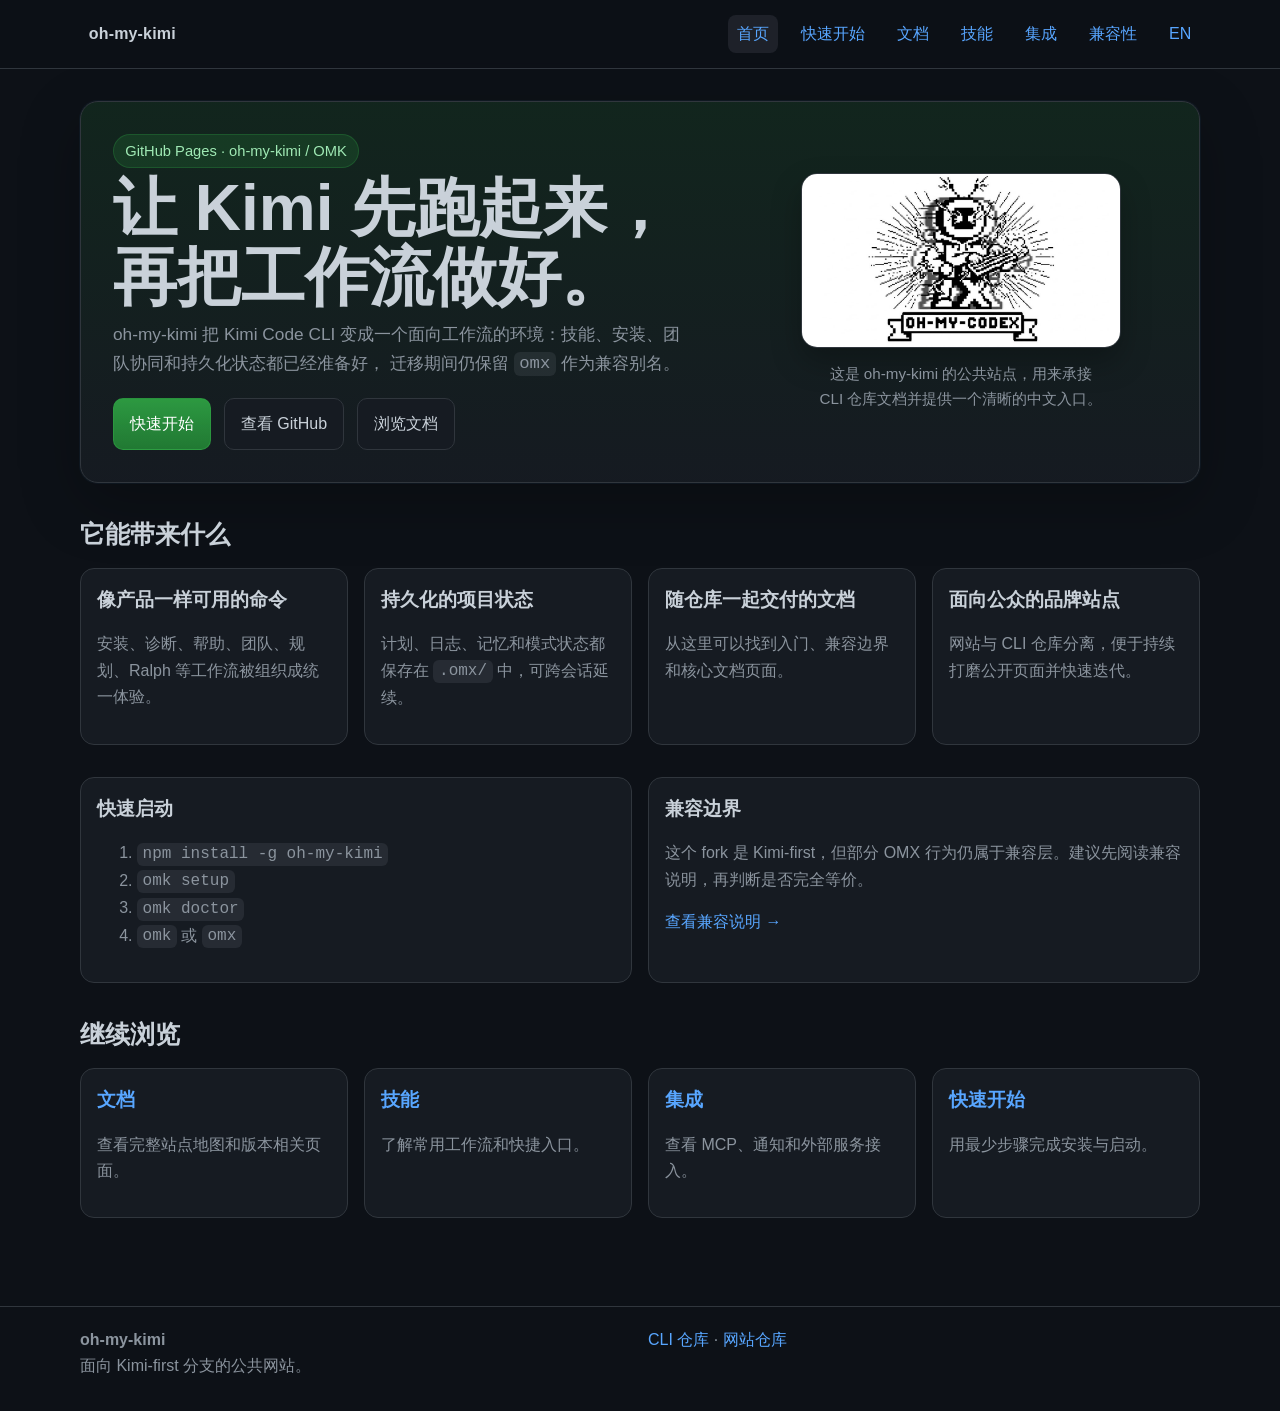
==== zh/index.html @ 97d98039 "Add Chinese pages to the oh-my-kimi website The user asked for the public site and docs surface to s" ====
<!doctype html>
<html lang="zh-CN">
  <head>
    <meta charset="UTF-8" />
    <meta name="viewport" content="width=device-width, initial-scale=1.0" />
    <title>oh-my-kimi — 面向 Kimi 的多智能体编排</title>
    <meta name="description" content="oh-my-kimi 是一个面向 Kimi Code CLI 的 Kimi-first 多智能体编排层，提供技能、安装、团队执行和文档站点。" />
    <link rel="stylesheet" href="../style.css" />
  </head>
  <body>
    <header>
      <nav class="container nav" aria-label="Primary">
        <a class="brand" href="./index.html">oh-my-kimi</a>
        <a class="active" href="./index.html">首页</a>
        <a href="./getting-started.html">快速开始</a>
        <a href="./docs.html">文档</a>
        <a href="./skills.html">技能</a>
        <a href="./integrations.html">集成</a>
        <a href="./compatibility.html">兼容性</a>
        <a href="../index.html">EN</a>
      </nav>
    </header>

    <main class="container">
      <section class="hero">
        <div>
          <span class="badge">GitHub Pages · oh-my-kimi / OMK</span>
          <h1>让 Kimi 先跑起来，再把工作流做好。</h1>
          <p>
            oh-my-kimi 把 Kimi Code CLI 变成一个面向工作流的环境：技能、安装、团队协同和持久化状态都已经准备好，
            迁移期间仍保留 <code>omx</code> 作为兼容别名。
          </p>
          <div class="actions">
            <a class="button primary" href="./getting-started.html">快速开始</a>
            <a class="button" href="https://github.com/wang-h/oh-my-kimi">查看 GitHub</a>
            <a class="button" href="./docs.html">浏览文档</a>
          </div>
        </div>
        <div class="hero-art">
          <img src="../assets/hero.jpg" alt="oh-my-kimi 吉祥物插图" />
          <div class="mini">这是 oh-my-kimi 的公共站点，用来承接 CLI 仓库文档并提供一个清晰的中文入口。</div>
        </div>
      </section>

      <section class="section">
        <h2>它能带来什么</h2>
        <div class="grid">
          <article class="card">
            <h3>像产品一样可用的命令</h3>
            <p>安装、诊断、帮助、团队、规划、Ralph 等工作流被组织成统一体验。</p>
          </article>
          <article class="card">
            <h3>持久化的项目状态</h3>
            <p>计划、日志、记忆和模式状态都保存在 <code>.omx/</code> 中，可跨会话延续。</p>
          </article>
          <article class="card">
            <h3>随仓库一起交付的文档</h3>
            <p>从这里可以找到入门、兼容边界和核心文档页面。</p>
          </article>
          <article class="card">
            <h3>面向公众的品牌站点</h3>
            <p>网站与 CLI 仓库分离，便于持续打磨公开页面并快速迭代。</p>
          </article>
        </div>
      </section>

      <section class="section split">
        <article class="card">
          <h3>快速启动</h3>
          <ol>
            <li><code>npm install -g oh-my-kimi</code></li>
            <li><code>omk setup</code></li>
            <li><code>omk doctor</code></li>
            <li><code>omk</code> 或 <code>omx</code></li>
          </ol>
        </article>
        <article class="card">
          <h3>兼容边界</h3>
          <p>这个 fork 是 Kimi-first，但部分 OMX 行为仍属于兼容层。建议先阅读兼容说明，再判断是否完全等价。</p>
          <p><a href="./compatibility.html">查看兼容说明 →</a></p>
        </article>
      </section>

      <section class="section">
        <h2>继续浏览</h2>
        <div class="grid">
          <article class="card"><h3><a href="./docs.html">文档</a></h3><p>查看完整站点地图和版本相关页面。</p></article>
          <article class="card"><h3><a href="./skills.html">技能</a></h3><p>了解常用工作流和快捷入口。</p></article>
          <article class="card"><h3><a href="./integrations.html">集成</a></h3><p>查看 MCP、通知和外部服务接入。</p></article>
          <article class="card"><h3><a href="./getting-started.html">快速开始</a></h3><p>用最少步骤完成安装与启动。</p></article>
        </div>
      </section>
    </main>

    <footer class="footer">
      <div class="container">
        <div class="split">
          <div>
            <strong>oh-my-kimi</strong>
            <div class="muted">面向 Kimi-first 分支的公共网站。</div>
          </div>
          <div class="muted">
            <a href="https://github.com/wang-h/oh-my-kimi">CLI 仓库</a> ·
            <a href="https://github.com/wang-h/oh-my-kimi-website">网站仓库</a>
          </div>
        </div>
      </div>
    </footer>
  </body>
</html>
---- style.css ----
:root {
  --bg: #0d1117;
  --panel: #161b22;
  --text: #c9d1d9;
  --muted: #8b949e;
  --link: #58a6ff;
  --accent: #2ea043;
  --border: #30363d;
}
* { box-sizing: border-box; }
html, body { margin: 0; padding: 0; background: var(--bg); color: var(--text); font-family: Inter, -apple-system, BlinkMacSystemFont, "Segoe UI", Roboto, Helvetica, Arial, sans-serif; line-height: 1.65; }
a { color: var(--link); text-decoration: none; }
a:hover { text-decoration: underline; }
img { max-width: 100%; }
code, pre { font-family: ui-monospace, SFMono-Regular, Menlo, Monaco, Consolas, "Liberation Mono", monospace; }
pre { overflow-x: auto; background: #0b1016; border: 1px solid var(--border); border-radius: 12px; padding: 1rem; }
code { background: rgba(110, 118, 129, 0.18); padding: 0.15rem 0.35rem; border-radius: 6px; }
header { position: sticky; top: 0; z-index: 20; backdrop-filter: blur(8px); background: rgba(13, 17, 23, 0.88); border-bottom: 1px solid var(--border); }
.container { width: min(1120px, 92vw); margin: 0 auto; }
.nav { display: flex; flex-wrap: wrap; gap: 0.9rem; align-items: center; padding: 0.95rem 0; }
.brand { font-weight: 800; color: var(--text); margin-right: auto; letter-spacing: 0.01em; }
.nav a { padding: 0.35rem 0.55rem; border-radius: 8px; }
.nav a.active, .nav a:hover { background: rgba(110, 118, 129, 0.18); text-decoration: none; }
main { padding: 2rem 0 3rem; }
.hero { display: grid; grid-template-columns: 1.2fr 0.8fr; gap: 1.5rem; align-items: center; padding: 2rem; border: 1px solid var(--border); border-radius: 18px; background: linear-gradient(180deg, rgba(46, 160, 67, 0.14), rgba(22, 27, 34, 0.94)); box-shadow: 0 0 0 1px rgba(88, 166, 255, 0.05), 0 20px 60px rgba(0, 0, 0, 0.25); }
.hero h1 { margin: 0.35rem 0 0.5rem; font-size: clamp(2.2rem, 5vw, 4rem); line-height: 1.08; }
.hero p { margin: 0.5rem 0 0; font-size: 1.08rem; color: var(--muted); max-width: 60ch; }
.badge { display: inline-flex; align-items: center; gap: 0.4rem; background: rgba(46, 160, 67, 0.18); color: #9fe9b4; border: 1px solid rgba(46, 160, 67, 0.28); border-radius: 999px; padding: 0.25rem 0.7rem; font-size: 0.92rem; }
.actions { display: flex; flex-wrap: wrap; gap: 0.8rem; margin-top: 1.2rem; }
.button { display: inline-flex; align-items: center; justify-content: center; gap: 0.4rem; padding: 0.72rem 1rem; border-radius: 10px; border: 1px solid var(--border); background: var(--panel); color: var(--text); text-decoration: none; }
.button.primary { background: linear-gradient(180deg, rgba(46, 160, 67, 0.95), rgba(35, 134, 54, 0.88)); border-color: rgba(46, 160, 67, 0.65); color: white; }
.button:hover { text-decoration: none; transform: translateY(-1px); }
.hero-art { display: flex; flex-direction: column; gap: 0.8rem; align-items: center; justify-content: center; }
.hero-art img { width: 100%; max-width: 320px; border-radius: 16px; border: 1px solid var(--border); box-shadow: 0 14px 30px rgba(0, 0, 0, 0.25); }
.hero-art .mini { color: var(--muted); font-size: 0.95rem; text-align: center; max-width: 34ch; }
.section { margin-top: 2rem; }
.section h2 { margin: 0 0 0.75rem; font-size: 1.55rem; }
.grid { display: grid; grid-template-columns: repeat(auto-fit, minmax(240px, 1fr)); gap: 1rem; }
.card { background: var(--panel); border: 1px solid var(--border); border-radius: 14px; padding: 1rem; }
.card h3 { margin: 0 0 0.35rem; }
.card p, .card li { color: var(--muted); }
.split { display: grid; grid-template-columns: 1fr 1fr; gap: 1rem; }
.footer { margin-top: 2.5rem; padding: 1.25rem 0 2rem; border-top: 1px solid var(--border); color: var(--muted); }
.muted { color: var(--muted); }
.table { width: 100%; border-collapse: collapse; overflow: hidden; border: 1px solid var(--border); border-radius: 12px; }
.table th, .table td { text-align: left; padding: 0.75rem 0.85rem; border-bottom: 1px solid var(--border); vertical-align: top; }
.table th { background: rgba(110, 118, 129, 0.12); }
.table tr:last-child td { border-bottom: none; }
@media (max-width: 880px) { .hero, .split { grid-template-columns: 1fr; } .brand { width: 100%; margin-right: 0; } }
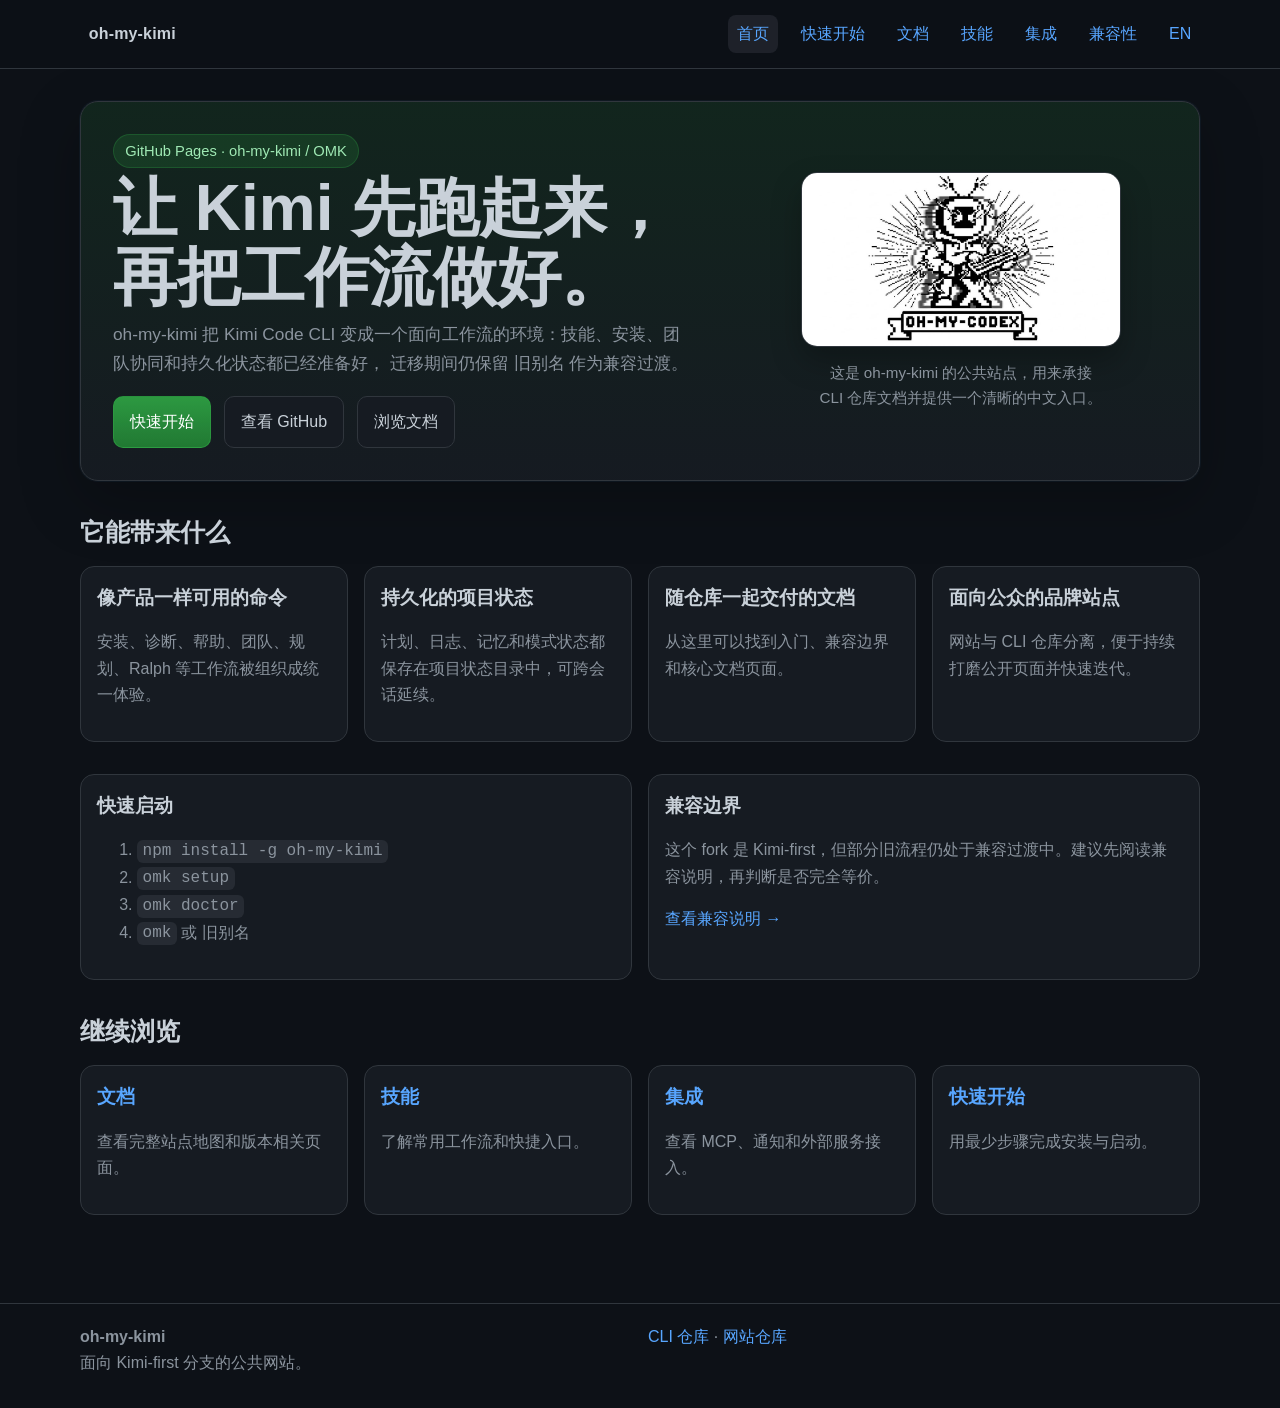
==== commit 403a1cfc: "Clarify the website purpose and retire OMX from public pages The public site now explains what oh-my" ====
--- a/zh/index.html
+++ b/zh/index.html
@@ -28,7 +28,7 @@
           <h1>让 Kimi 先跑起来，再把工作流做好。</h1>
           <p>
             oh-my-kimi 把 Kimi Code CLI 变成一个面向工作流的环境：技能、安装、团队协同和持久化状态都已经准备好，
-            迁移期间仍保留 <code>omx</code> 作为兼容别名。
+            迁移期间仍保留 旧别名 作为兼容过渡。
           </p>
           <div class="actions">
             <a class="button primary" href="./getting-started.html">快速开始</a>
@@ -51,7 +51,7 @@
           </article>
           <article class="card">
             <h3>持久化的项目状态</h3>
-            <p>计划、日志、记忆和模式状态都保存在 <code>.omx/</code> 中，可跨会话延续。</p>
+            <p>计划、日志、记忆和模式状态都保存在项目状态目录中，可跨会话延续。</p>
           </article>
           <article class="card">
             <h3>随仓库一起交付的文档</h3>
@@ -71,12 +71,12 @@
             <li><code>npm install -g oh-my-kimi</code></li>
             <li><code>omk setup</code></li>
             <li><code>omk doctor</code></li>
-            <li><code>omk</code> 或 <code>omx</code></li>
+            <li><code>omk</code> 或 旧别名</li>
           </ol>
         </article>
         <article class="card">
           <h3>兼容边界</h3>
-          <p>这个 fork 是 Kimi-first，但部分 OMX 行为仍属于兼容层。建议先阅读兼容说明，再判断是否完全等价。</p>
+          <p>这个 fork 是 Kimi-first，但部分旧流程仍处于兼容过渡中。建议先阅读兼容说明，再判断是否完全等价。</p>
           <p><a href="./compatibility.html">查看兼容说明 →</a></p>
         </article>
       </section>
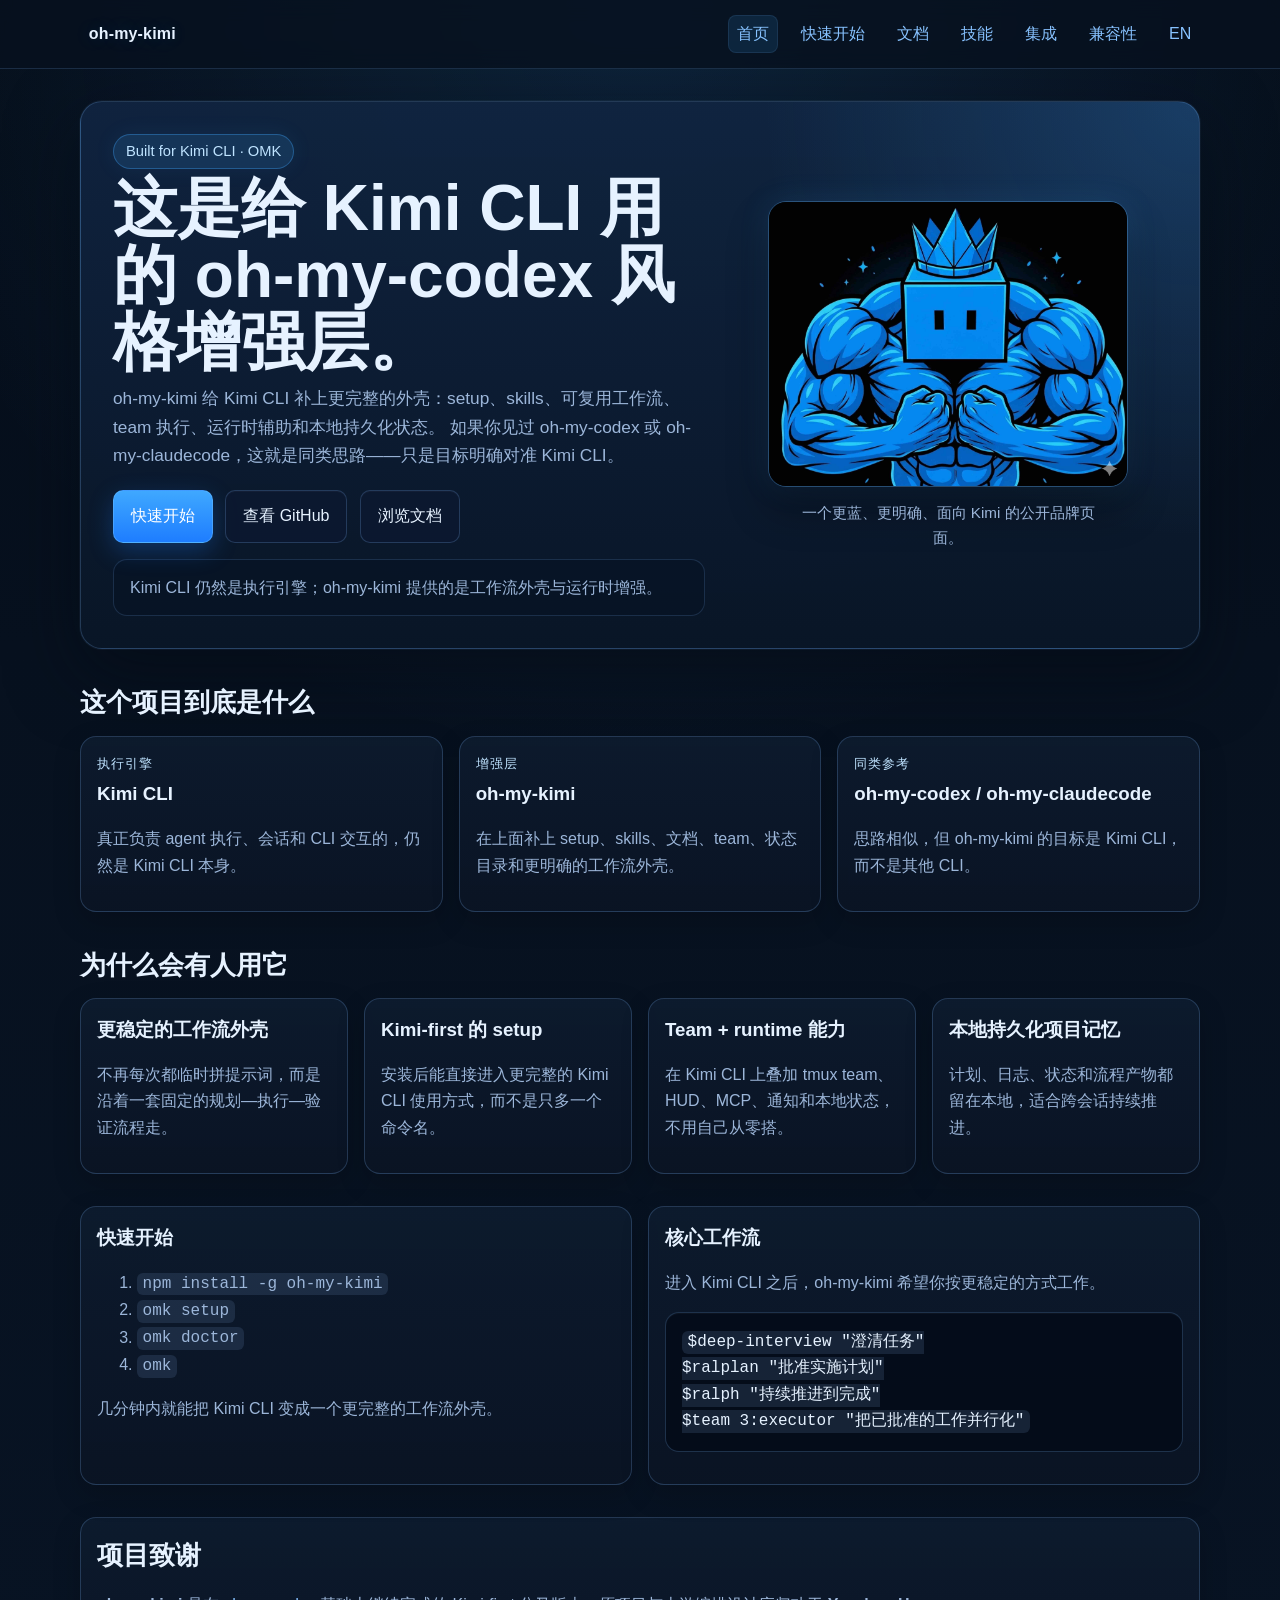
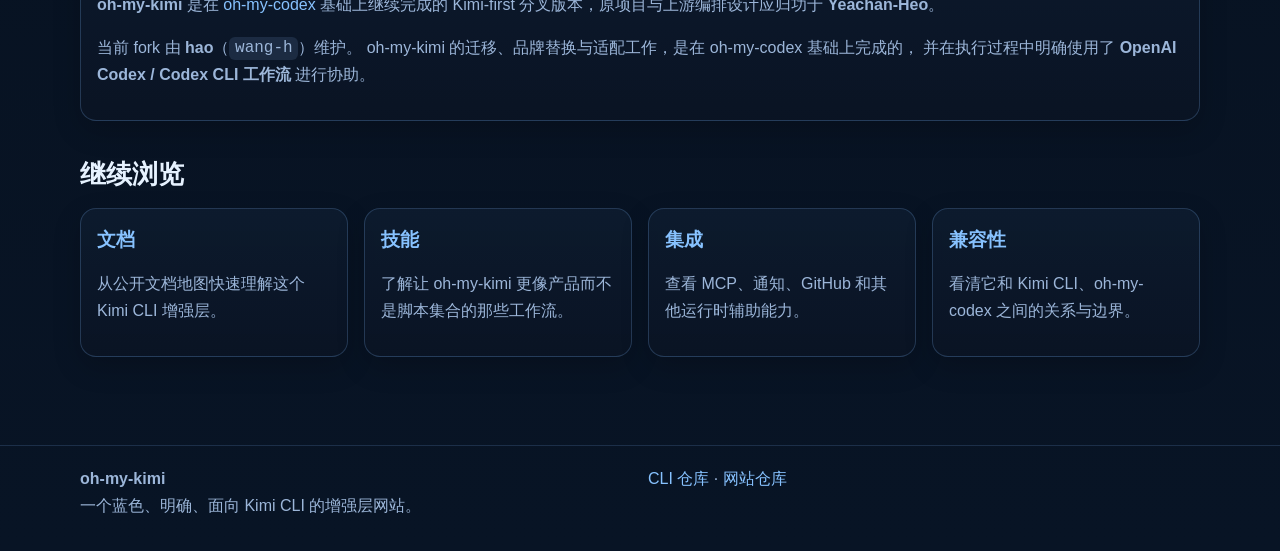
==== commit d47065e7: "Clarify the Kimi CLI story on the public website The website now presents oh-my-kimi as a blue, Kimi" ====
--- a/zh/index.html
+++ b/zh/index.html
@@ -3,8 +3,8 @@
   <head>
     <meta charset="UTF-8" />
     <meta name="viewport" content="width=device-width, initial-scale=1.0" />
-    <title>oh-my-kimi — 面向 Kimi 的多智能体编排</title>
-    <meta name="description" content="oh-my-kimi 是一个面向 Kimi Code CLI 的 Kimi-first 多智能体编排层，提供技能、安装、团队执行和文档站点。" />
+    <title>oh-my-kimi — 为 Kimi CLI 打造的增强层</title>
+    <meta name="description" content="oh-my-kimi 是一个面向 Kimi CLI 的增强层，风格类似 oh-my-codex / oh-my-claudecode，补上 setup、skills、team、state 与文档外壳。" />
     <link rel="stylesheet" href="../style.css" />
   </head>
   <body>
@@ -24,70 +24,113 @@
     <main class="container">
       <section class="hero">
         <div>
-          <span class="badge">GitHub Pages · oh-my-kimi / OMK</span>
-          <h1>让 Kimi 先跑起来，再把工作流做好。</h1>
+          <span class="badge">Built for Kimi CLI · OMK</span>
+          <h1>这是给 Kimi CLI 用的 oh-my-codex 风格增强层。</h1>
           <p>
-            oh-my-kimi 把 Kimi Code CLI 变成一个面向工作流的环境：技能、安装、团队协同和持久化状态都已经准备好，
-            迁移期间仍保留 旧别名 作为兼容过渡。
+            oh-my-kimi 给 Kimi CLI 补上更完整的外壳：setup、skills、可复用工作流、team 执行、运行时辅助和本地持久化状态。
+            如果你见过 oh-my-codex 或 oh-my-claudecode，这就是同类思路——只是目标明确对准 Kimi CLI。
           </p>
           <div class="actions">
             <a class="button primary" href="./getting-started.html">快速开始</a>
             <a class="button" href="https://github.com/wang-h/oh-my-kimi">查看 GitHub</a>
             <a class="button" href="./docs.html">浏览文档</a>
           </div>
+          <div class="hero-note">
+            Kimi CLI 仍然是执行引擎；oh-my-kimi 提供的是工作流外壳与运行时增强。
+          </div>
         </div>
         <div class="hero-art">
           <img src="../assets/hero.jpg" alt="oh-my-kimi 吉祥物插图" />
-          <div class="mini">这是 oh-my-kimi 的公共站点，用来承接 CLI 仓库文档并提供一个清晰的中文入口。</div>
+          <div class="mini">一个更蓝、更明确、面向 Kimi 的公开品牌页面。</div>
         </div>
       </section>
 
       <section class="section">
-        <h2>它能带来什么</h2>
+        <h2>这个项目到底是什么</h2>
+        <div class="compare-grid">
+          <article class="card">
+            <div class="kicker">执行引擎</div>
+            <h3>Kimi CLI</h3>
+            <p>真正负责 agent 执行、会话和 CLI 交互的，仍然是 Kimi CLI 本身。</p>
+          </article>
+          <article class="card">
+            <div class="kicker">增强层</div>
+            <h3>oh-my-kimi</h3>
+            <p>在上面补上 setup、skills、文档、team、状态目录和更明确的工作流外壳。</p>
+          </article>
+          <article class="card">
+            <div class="kicker">同类参考</div>
+            <h3>oh-my-codex / oh-my-claudecode</h3>
+            <p>思路相似，但 oh-my-kimi 的目标是 Kimi CLI，而不是其他 CLI。</p>
+          </article>
+        </div>
+      </section>
+
+      <section class="section">
+        <h2>为什么会有人用它</h2>
         <div class="grid">
           <article class="card">
-            <h3>像产品一样可用的命令</h3>
-            <p>安装、诊断、帮助、团队、规划、Ralph 等工作流被组织成统一体验。</p>
+            <h3>更稳定的工作流外壳</h3>
+            <p>不再每次都临时拼提示词，而是沿着一套固定的规划—执行—验证流程走。</p>
           </article>
           <article class="card">
-            <h3>持久化的项目状态</h3>
-            <p>计划、日志、记忆和模式状态都保存在项目状态目录中，可跨会话延续。</p>
+            <h3>Kimi-first 的 setup</h3>
+            <p>安装后能直接进入更完整的 Kimi CLI 使用方式，而不是只多一个命令名。</p>
           </article>
           <article class="card">
-            <h3>随仓库一起交付的文档</h3>
-            <p>从这里可以找到入门、兼容边界和核心文档页面。</p>
+            <h3>Team + runtime 能力</h3>
+            <p>在 Kimi CLI 上叠加 tmux team、HUD、MCP、通知和本地状态，不用自己从零搭。</p>
           </article>
           <article class="card">
-            <h3>面向公众的品牌站点</h3>
-            <p>网站与 CLI 仓库分离，便于持续打磨公开页面并快速迭代。</p>
+            <h3>本地持久化项目记忆</h3>
+            <p>计划、日志、状态和流程产物都留在本地，适合跨会话持续推进。</p>
           </article>
         </div>
       </section>
 
       <section class="section split">
         <article class="card">
-          <h3>快速启动</h3>
+          <h3>快速开始</h3>
           <ol>
             <li><code>npm install -g oh-my-kimi</code></li>
             <li><code>omk setup</code></li>
             <li><code>omk doctor</code></li>
-            <li><code>omk</code> 或 旧别名</li>
+            <li><code>omk</code></li>
           </ol>
+          <p class="muted">几分钟内就能把 Kimi CLI 变成一个更完整的工作流外壳。</p>
         </article>
         <article class="card">
-          <h3>兼容边界</h3>
-          <p>这个 fork 是 Kimi-first，但部分旧流程仍处于兼容过渡中。建议先阅读兼容说明，再判断是否完全等价。</p>
-          <p><a href="./compatibility.html">查看兼容说明 →</a></p>
+          <h3>核心工作流</h3>
+          <p>进入 Kimi CLI 之后，oh-my-kimi 希望你按更稳定的方式工作。</p>
+          <pre><code>$deep-interview "澄清任务"
+$ralplan "批准实施计划"
+$ralph "持续推进到完成"
+$team 3:executor "把已批准的工作并行化"</code></pre>
         </article>
+      </section>
+
+      <section class="section card">
+        <h2>项目致谢</h2>
+        <p>
+          <strong>oh-my-kimi</strong> 是在
+          <a href="https://github.com/Yeachan-Heo/oh-my-codex">oh-my-codex</a>
+          基础上继续完成的 Kimi-first 分叉版本，原项目与上游编排设计应归功于
+          <strong>Yeachan-Heo</strong>。
+        </p>
+        <p>
+          当前 fork 由 <strong>hao</strong>（<code>wang-h</code>）维护。
+          oh-my-kimi 的迁移、品牌替换与适配工作，是在 oh-my-codex 基础上完成的，
+          并在执行过程中明确使用了 <strong>OpenAI Codex / Codex CLI 工作流</strong> 进行协助。
+        </p>
       </section>
 
       <section class="section">
         <h2>继续浏览</h2>
         <div class="grid">
-          <article class="card"><h3><a href="./docs.html">文档</a></h3><p>查看完整站点地图和版本相关页面。</p></article>
-          <article class="card"><h3><a href="./skills.html">技能</a></h3><p>了解常用工作流和快捷入口。</p></article>
-          <article class="card"><h3><a href="./integrations.html">集成</a></h3><p>查看 MCP、通知和外部服务接入。</p></article>
-          <article class="card"><h3><a href="./getting-started.html">快速开始</a></h3><p>用最少步骤完成安装与启动。</p></article>
+          <article class="card"><h3><a href="./docs.html">文档</a></h3><p>从公开文档地图快速理解这个 Kimi CLI 增强层。</p></article>
+          <article class="card"><h3><a href="./skills.html">技能</a></h3><p>了解让 oh-my-kimi 更像产品而不是脚本集合的那些工作流。</p></article>
+          <article class="card"><h3><a href="./integrations.html">集成</a></h3><p>查看 MCP、通知、GitHub 和其他运行时辅助能力。</p></article>
+          <article class="card"><h3><a href="./compatibility.html">兼容性</a></h3><p>看清它和 Kimi CLI、oh-my-codex 之间的关系与边界。</p></article>
         </div>
       </section>
     </main>
@@ -97,7 +140,7 @@
         <div class="split">
           <div>
             <strong>oh-my-kimi</strong>
-            <div class="muted">面向 Kimi-first 分支的公共网站。</div>
+            <div class="muted">一个蓝色、明确、面向 Kimi CLI 的增强层网站。</div>
           </div>
           <div class="muted">
             <a href="https://github.com/wang-h/oh-my-kimi">CLI 仓库</a> ·
--- a/style.css
+++ b/style.css
@@ -1,50 +1,170 @@
-
 :root {
-  --bg: #0d1117;
-  --panel: #161b22;
-  --text: #c9d1d9;
-  --muted: #8b949e;
-  --link: #58a6ff;
-  --accent: #2ea043;
-  --border: #30363d;
+  --bg: #07111f;
+  --bg-soft: #0c1830;
+  --panel: #0d1b2e;
+  --panel-strong: #102440;
+  --text: #e6f2ff;
+  --muted: #9cb6d9;
+  --link: #87c2ff;
+  --accent: #3fa8ff;
+  --accent-strong: #1e7dff;
+  --accent-soft: rgba(63, 168, 255, 0.14);
+  --border: rgba(119, 170, 235, 0.24);
+  --glow: rgba(63, 168, 255, 0.28);
+  --shadow: rgba(3, 9, 20, 0.52);
 }
 * { box-sizing: border-box; }
-html, body { margin: 0; padding: 0; background: var(--bg); color: var(--text); font-family: Inter, -apple-system, BlinkMacSystemFont, "Segoe UI", Roboto, Helvetica, Arial, sans-serif; line-height: 1.65; }
+html, body {
+  margin: 0;
+  padding: 0;
+  background:
+    radial-gradient(circle at top, rgba(63, 168, 255, 0.14), transparent 34%),
+    linear-gradient(180deg, #050d19 0%, var(--bg) 30%, #081425 100%);
+  color: var(--text);
+  font-family: Inter, -apple-system, BlinkMacSystemFont, "Segoe UI", Roboto, Helvetica, Arial, sans-serif;
+  line-height: 1.65;
+}
 a { color: var(--link); text-decoration: none; }
 a:hover { text-decoration: underline; }
 img { max-width: 100%; }
 code, pre { font-family: ui-monospace, SFMono-Regular, Menlo, Monaco, Consolas, "Liberation Mono", monospace; }
-pre { overflow-x: auto; background: #0b1016; border: 1px solid var(--border); border-radius: 12px; padding: 1rem; }
-code { background: rgba(110, 118, 129, 0.18); padding: 0.15rem 0.35rem; border-radius: 6px; }
-header { position: sticky; top: 0; z-index: 20; backdrop-filter: blur(8px); background: rgba(13, 17, 23, 0.88); border-bottom: 1px solid var(--border); }
+pre {
+  overflow-x: auto;
+  background: rgba(4, 12, 25, 0.9);
+  border: 1px solid var(--border);
+  border-radius: 14px;
+  padding: 1rem;
+  box-shadow: inset 0 1px 0 rgba(255,255,255,0.03);
+}
+code { background: rgba(118, 155, 204, 0.16); padding: 0.15rem 0.35rem; border-radius: 6px; }
+header {
+  position: sticky;
+  top: 0;
+  z-index: 20;
+  backdrop-filter: blur(10px);
+  background: rgba(7, 17, 31, 0.8);
+  border-bottom: 1px solid rgba(119, 170, 235, 0.18);
+}
 .container { width: min(1120px, 92vw); margin: 0 auto; }
 .nav { display: flex; flex-wrap: wrap; gap: 0.9rem; align-items: center; padding: 0.95rem 0; }
-.brand { font-weight: 800; color: var(--text); margin-right: auto; letter-spacing: 0.01em; }
+.brand {
+  font-weight: 800;
+  color: var(--text);
+  margin-right: auto;
+  letter-spacing: 0.01em;
+  text-shadow: 0 0 18px rgba(63, 168, 255, 0.18);
+}
 .nav a { padding: 0.35rem 0.55rem; border-radius: 8px; }
-.nav a.active, .nav a:hover { background: rgba(110, 118, 129, 0.18); text-decoration: none; }
+.nav a.active, .nav a:hover {
+  background: rgba(63, 168, 255, 0.12);
+  text-decoration: none;
+  box-shadow: inset 0 0 0 1px rgba(119, 170, 235, 0.12);
+}
 main { padding: 2rem 0 3rem; }
-.hero { display: grid; grid-template-columns: 1.2fr 0.8fr; gap: 1.5rem; align-items: center; padding: 2rem; border: 1px solid var(--border); border-radius: 18px; background: linear-gradient(180deg, rgba(46, 160, 67, 0.14), rgba(22, 27, 34, 0.94)); box-shadow: 0 0 0 1px rgba(88, 166, 255, 0.05), 0 20px 60px rgba(0, 0, 0, 0.25); }
-.hero h1 { margin: 0.35rem 0 0.5rem; font-size: clamp(2.2rem, 5vw, 4rem); line-height: 1.08; }
-.hero p { margin: 0.5rem 0 0; font-size: 1.08rem; color: var(--muted); max-width: 60ch; }
-.badge { display: inline-flex; align-items: center; gap: 0.4rem; background: rgba(46, 160, 67, 0.18); color: #9fe9b4; border: 1px solid rgba(46, 160, 67, 0.28); border-radius: 999px; padding: 0.25rem 0.7rem; font-size: 0.92rem; }
-.actions { display: flex; flex-wrap: wrap; gap: 0.8rem; margin-top: 1.2rem; }
-.button { display: inline-flex; align-items: center; justify-content: center; gap: 0.4rem; padding: 0.72rem 1rem; border-radius: 10px; border: 1px solid var(--border); background: var(--panel); color: var(--text); text-decoration: none; }
-.button.primary { background: linear-gradient(180deg, rgba(46, 160, 67, 0.95), rgba(35, 134, 54, 0.88)); border-color: rgba(46, 160, 67, 0.65); color: white; }
+.hero {
+  display: grid;
+  grid-template-columns: 1.15fr 0.85fr;
+  gap: 1.5rem;
+  align-items: center;
+  padding: 2rem;
+  border: 1px solid var(--border);
+  border-radius: 22px;
+  background:
+    radial-gradient(circle at top right, rgba(63, 168, 255, 0.2), transparent 35%),
+    linear-gradient(180deg, rgba(16, 36, 64, 0.96), rgba(9, 22, 39, 0.98));
+  box-shadow: 0 0 0 1px rgba(135, 194, 255, 0.05), 0 24px 70px var(--shadow);
+}
+.hero h1 { margin: 0.35rem 0 0.5rem; font-size: clamp(2.4rem, 5vw, 4.3rem); line-height: 1.05; }
+.hero p { margin: 0.5rem 0 0; font-size: 1.08rem; color: var(--muted); max-width: 64ch; }
+.badge {
+  display: inline-flex;
+  align-items: center;
+  gap: 0.4rem;
+  background: rgba(63, 168, 255, 0.14);
+  color: #bfe3ff;
+  border: 1px solid rgba(63, 168, 255, 0.34);
+  border-radius: 999px;
+  padding: 0.28rem 0.75rem;
+  font-size: 0.92rem;
+  box-shadow: 0 0 22px rgba(63, 168, 255, 0.08);
+}
+.actions { display: flex; flex-wrap: wrap; gap: 0.8rem; margin-top: 1.25rem; }
+.button {
+  display: inline-flex;
+  align-items: center;
+  justify-content: center;
+  gap: 0.4rem;
+  padding: 0.78rem 1.05rem;
+  border-radius: 10px;
+  border: 1px solid var(--border);
+  background: rgba(12, 24, 48, 0.92);
+  color: var(--text);
+  text-decoration: none;
+  box-shadow: inset 0 1px 0 rgba(255,255,255,0.03);
+}
+.button.primary {
+  background: linear-gradient(180deg, var(--accent), var(--accent-strong));
+  border-color: rgba(100, 185, 255, 0.5);
+  color: white;
+  box-shadow: 0 8px 24px rgba(30, 125, 255, 0.28);
+}
 .button:hover { text-decoration: none; transform: translateY(-1px); }
 .hero-art { display: flex; flex-direction: column; gap: 0.8rem; align-items: center; justify-content: center; }
-.hero-art img { width: 100%; max-width: 320px; border-radius: 16px; border: 1px solid var(--border); box-shadow: 0 14px 30px rgba(0, 0, 0, 0.25); }
-.hero-art .mini { color: var(--muted); font-size: 0.95rem; text-align: center; max-width: 34ch; }
+.hero-art img {
+  width: 100%;
+  max-width: 360px;
+  border-radius: 18px;
+  border: 1px solid rgba(100, 185, 255, 0.32);
+  box-shadow: 0 22px 42px rgba(0, 0, 0, 0.32), 0 0 30px rgba(63, 168, 255, 0.14);
+}
+.hero-art .mini { color: var(--muted); font-size: 0.95rem; text-align: center; max-width: 36ch; }
 .section { margin-top: 2rem; }
-.section h2 { margin: 0 0 0.75rem; font-size: 1.55rem; }
+.section h2 { margin: 0 0 0.75rem; font-size: 1.6rem; }
 .grid { display: grid; grid-template-columns: repeat(auto-fit, minmax(240px, 1fr)); gap: 1rem; }
-.card { background: var(--panel); border: 1px solid var(--border); border-radius: 14px; padding: 1rem; }
-.card h3 { margin: 0 0 0.35rem; }
+.card {
+  background: linear-gradient(180deg, rgba(13, 27, 46, 0.94), rgba(10, 20, 36, 0.98));
+  border: 1px solid var(--border);
+  border-radius: 16px;
+  padding: 1rem;
+  box-shadow: 0 10px 28px rgba(0, 0, 0, 0.18);
+}
+.card h3, .card h2 { margin: 0 0 0.4rem; }
 .card p, .card li { color: var(--muted); }
 .split { display: grid; grid-template-columns: 1fr 1fr; gap: 1rem; }
-.footer { margin-top: 2.5rem; padding: 1.25rem 0 2rem; border-top: 1px solid var(--border); color: var(--muted); }
+.footer { margin-top: 2.5rem; padding: 1.25rem 0 2rem; border-top: 1px solid rgba(119, 170, 235, 0.18); color: var(--muted); }
 .muted { color: var(--muted); }
-.table { width: 100%; border-collapse: collapse; overflow: hidden; border: 1px solid var(--border); border-radius: 12px; }
-.table th, .table td { text-align: left; padding: 0.75rem 0.85rem; border-bottom: 1px solid var(--border); vertical-align: top; }
-.table th { background: rgba(110, 118, 129, 0.12); }
+.table {
+  width: 100%;
+  border-collapse: collapse;
+  overflow: hidden;
+  border: 1px solid var(--border);
+  border-radius: 14px;
+  background: linear-gradient(180deg, rgba(13, 27, 46, 0.96), rgba(9, 19, 34, 0.98));
+}
+.table th, .table td { text-align: left; padding: 0.78rem 0.9rem; border-bottom: 1px solid rgba(119, 170, 235, 0.16); vertical-align: top; }
+.table th { background: rgba(63, 168, 255, 0.08); color: #d7ebff; }
 .table tr:last-child td { border-bottom: none; }
-@media (max-width: 880px) { .hero, .split { grid-template-columns: 1fr; } .brand { width: 100%; margin-right: 0; } }
+.hero-note {
+  margin-top: 1rem;
+  padding: 0.9rem 1rem;
+  border-radius: 14px;
+  border: 1px solid rgba(119, 170, 235, 0.18);
+  background: rgba(7, 19, 35, 0.52);
+  color: var(--muted);
+}
+.compare-grid {
+  display: grid;
+  grid-template-columns: repeat(auto-fit, minmax(220px, 1fr));
+  gap: 1rem;
+}
+.kicker {
+  color: #bfe3ff;
+  text-transform: uppercase;
+  letter-spacing: 0.08em;
+  font-size: 0.8rem;
+  margin-bottom: 0.35rem;
+}
+@media (max-width: 880px) {
+  .hero, .split { grid-template-columns: 1fr; }
+  .brand { width: 100%; margin-right: 0; }
+}
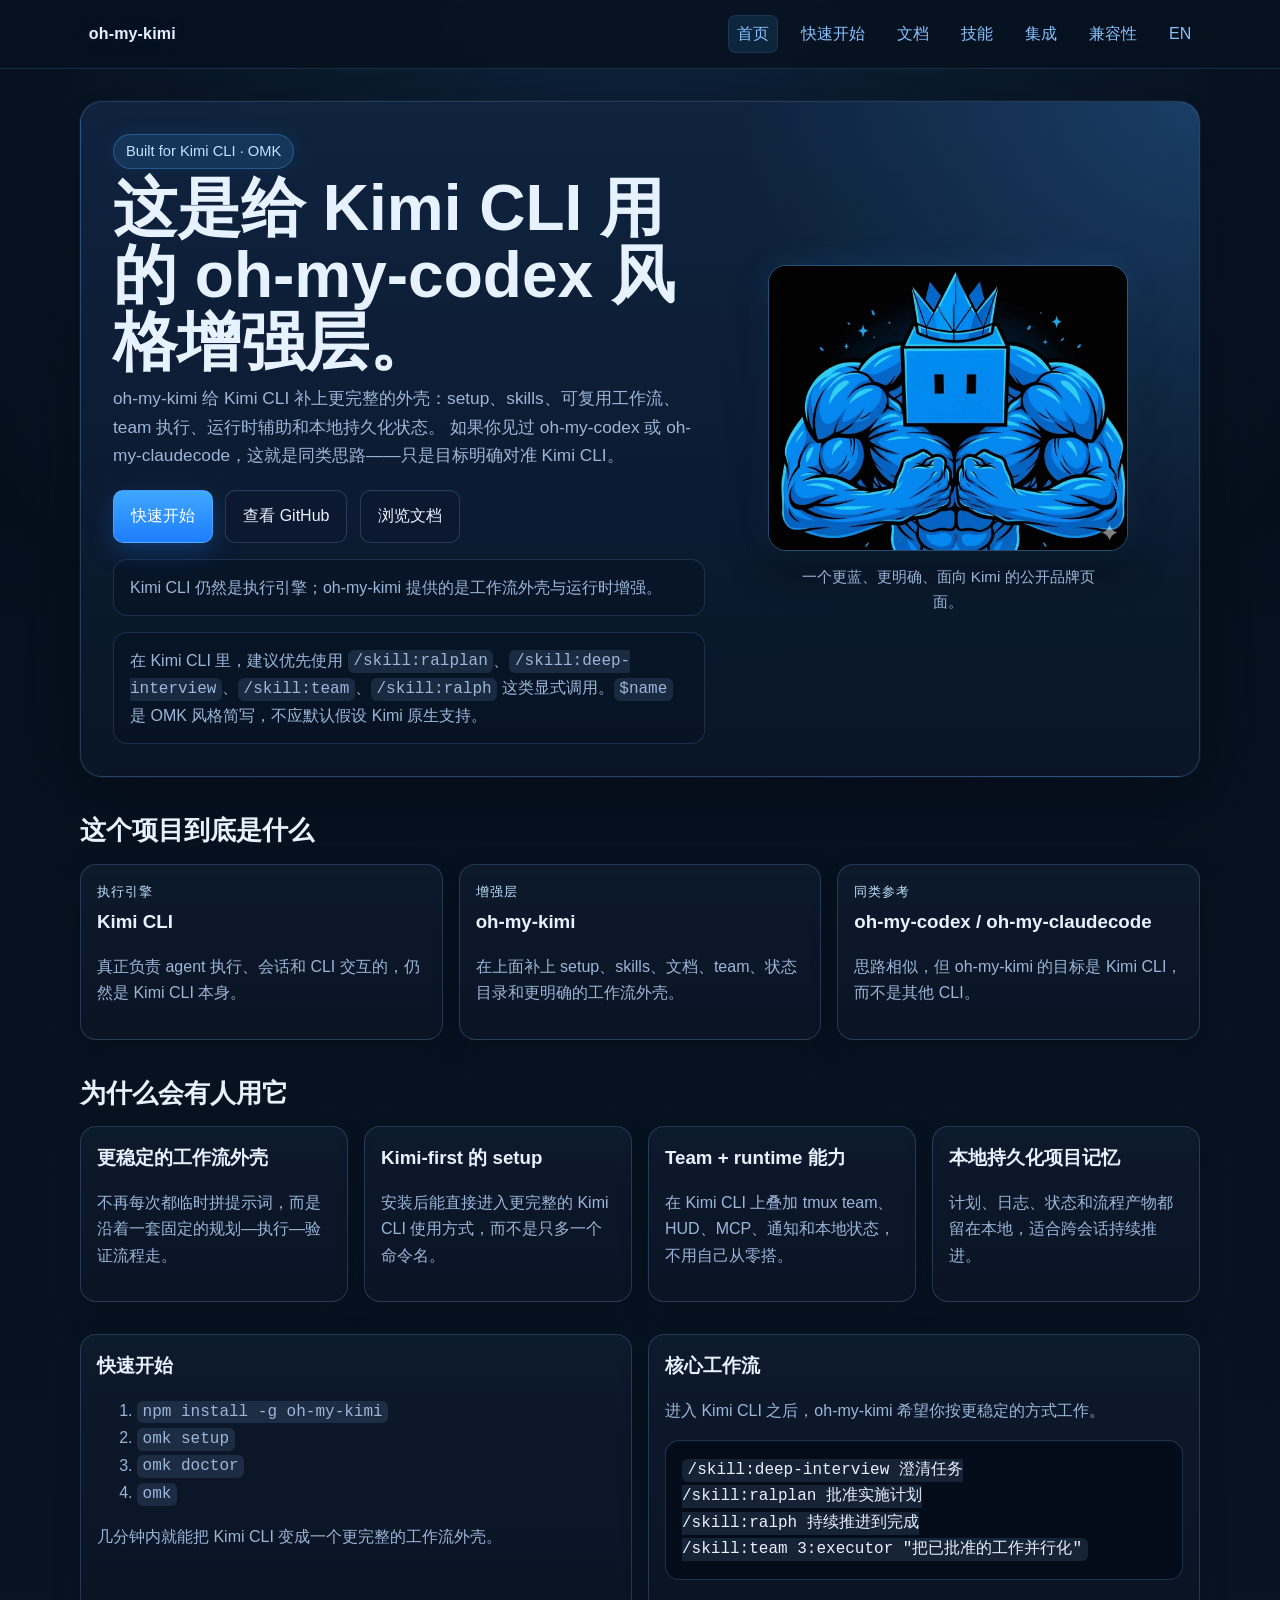
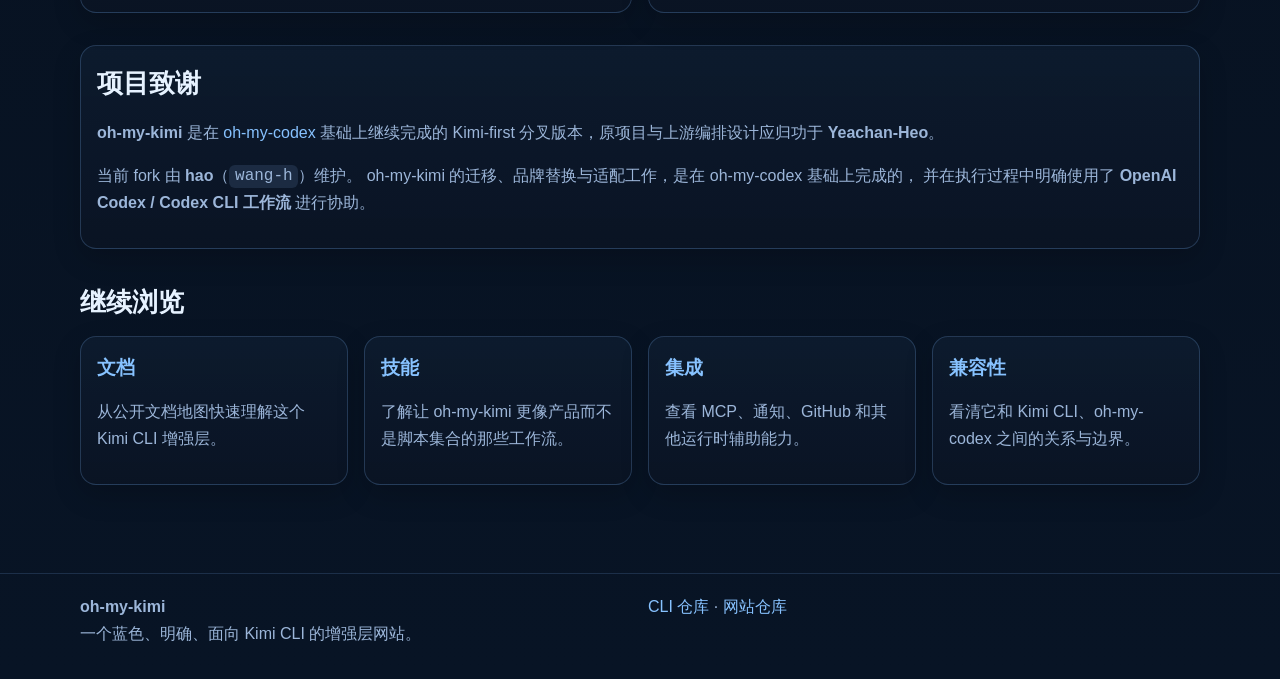
==== commit 5fa784c4: "Set Kimi-native expectations on the website onboarding copy The public site now explicitly tells Kim" ====
--- a/zh/index.html
+++ b/zh/index.html
@@ -37,6 +37,9 @@
           </div>
           <div class="hero-note">
             Kimi CLI 仍然是执行引擎；oh-my-kimi 提供的是工作流外壳与运行时增强。
+          </div>
+          <div class="hero-note">
+            在 Kimi CLI 里，建议优先使用 <code>/skill:ralplan</code>、<code>/skill:deep-interview</code>、<code>/skill:team</code>、<code>/skill:ralph</code> 这类显式调用。<code>$name</code> 是 OMK 风格简写，不应默认假设 Kimi 原生支持。
           </div>
         </div>
         <div class="hero-art">
@@ -102,10 +105,10 @@
         <article class="card">
           <h3>核心工作流</h3>
           <p>进入 Kimi CLI 之后，oh-my-kimi 希望你按更稳定的方式工作。</p>
-          <pre><code>$deep-interview "澄清任务"
-$ralplan "批准实施计划"
-$ralph "持续推进到完成"
-$team 3:executor "把已批准的工作并行化"</code></pre>
+          <pre><code>/skill:deep-interview 澄清任务
+/skill:ralplan 批准实施计划
+/skill:ralph 持续推进到完成
+/skill:team 3:executor "把已批准的工作并行化"</code></pre>
         </article>
       </section>
 
